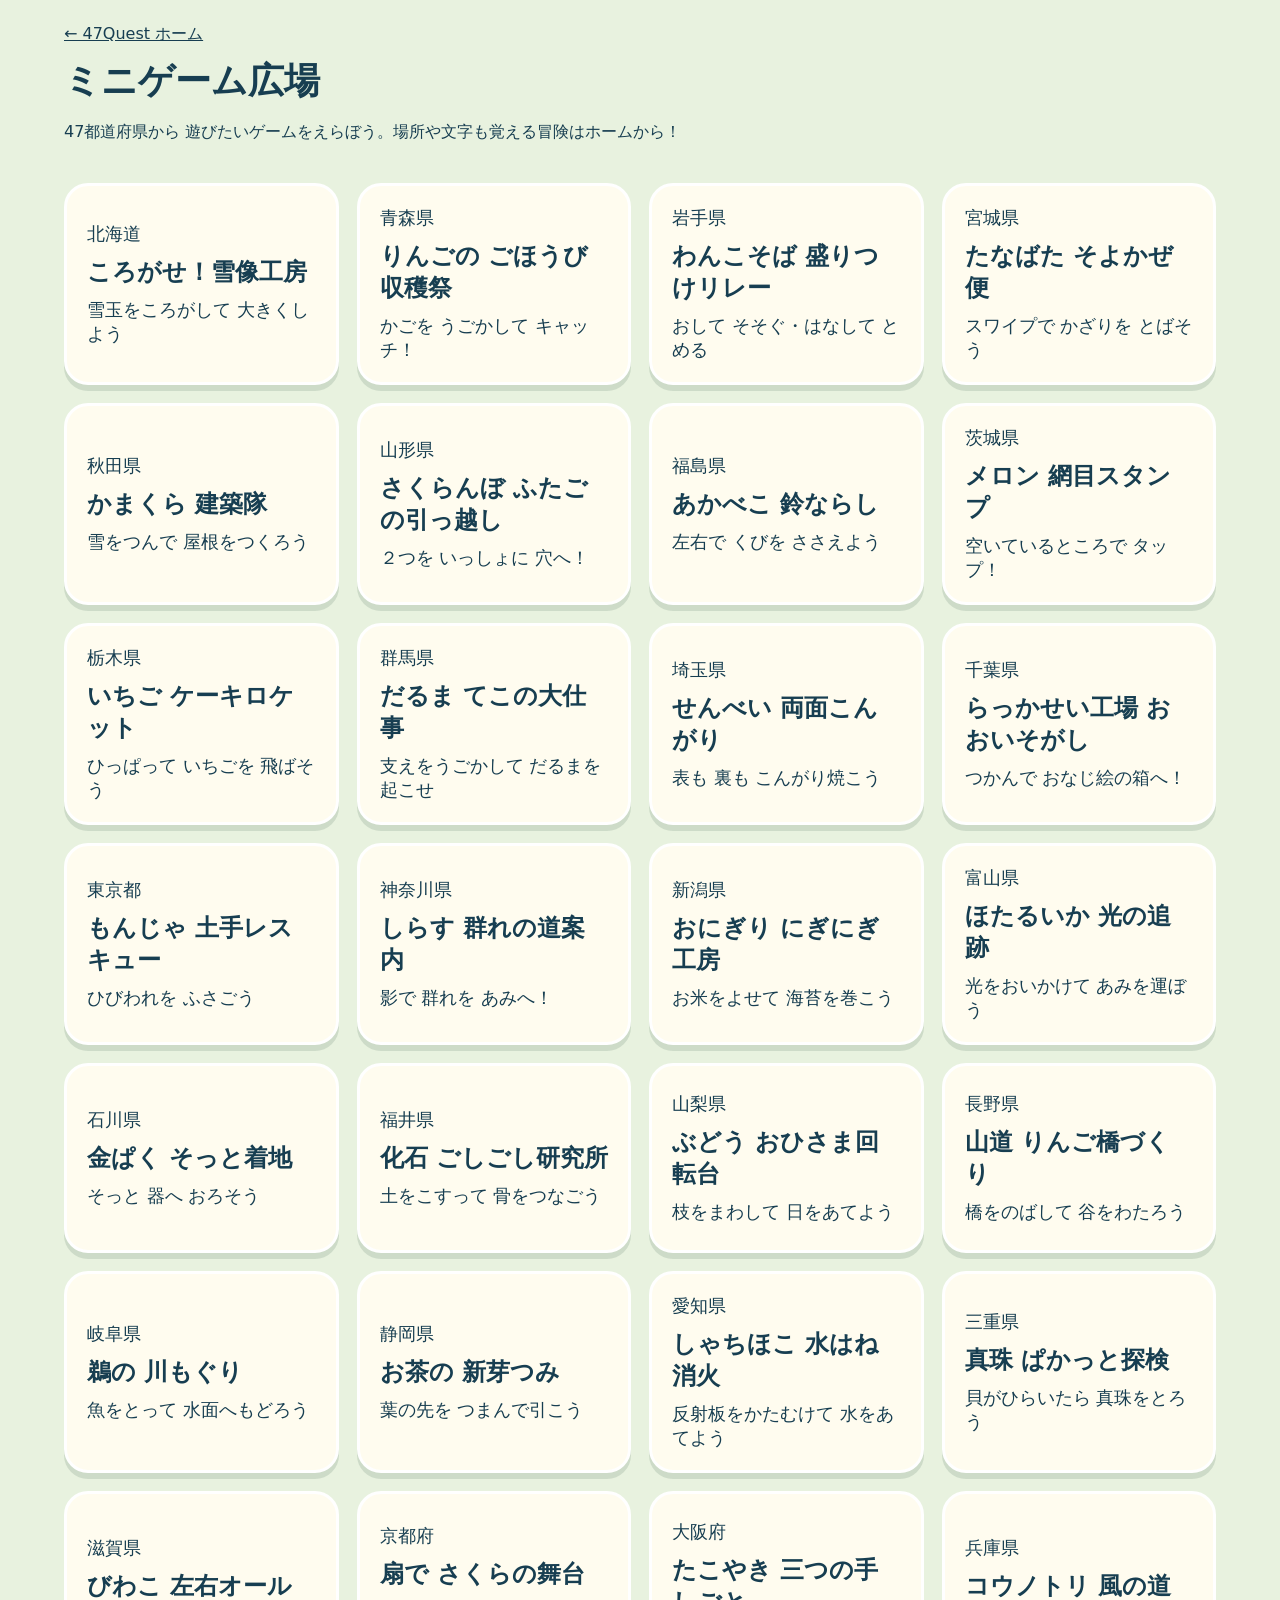
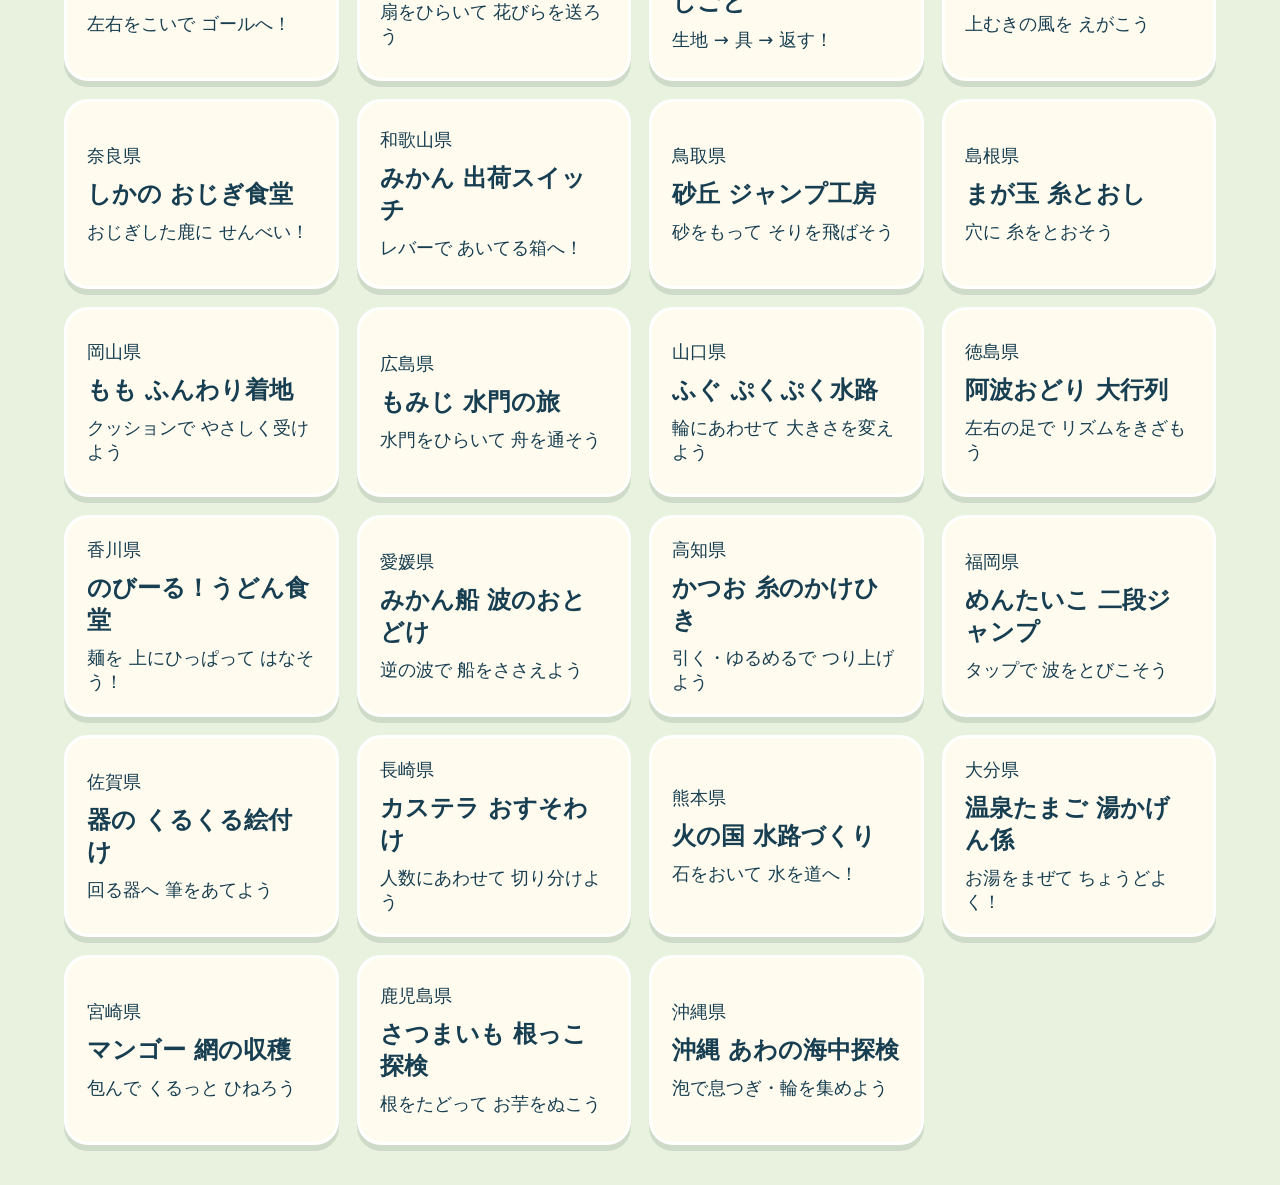
==== games.html @ 25d27fba "Add six distinctive regional characters and game-specific audio" ====
<!doctype html>
<html lang="ja">
<head>
  <meta charset="utf-8"><meta name="viewport" content="width=device-width,initial-scale=1">
  <title>47Quest ミニゲーム広場</title>
  <link rel="stylesheet" href="./src/featured-games.css">
  <link rel="stylesheet" href="./src/game-gallery.css">
  <script src="./src/prefectures.js" defer></script>
  <script src="./src/regional-games.js" defer></script>
  <script src="./src/featured-games.js" defer></script>
  <script src="./src/game-audio.js" defer></script>
  <script src="./src/character-art.js" defer></script>
  <script src="./src/character-cries.js" defer></script>
  <script src="./src/game-gallery.js" defer></script>
</head>
<body>
  <header><a href="/">← 47Quest ホーム</a><h1>ミニゲーム広場</h1><p id="status"></p></header>
  <main id="gallery"></main>
  <section id="player" hidden>
    <nav><button id="back">← 一覧へ</button><h2 id="game-title"></h2><label>音量 <input id="volume" type="range" min="0" max="100" value="45" aria-label="ゲームの音量"></label><span id="hud"></span></nav>
    <div id="field"></div>
    <div id="result" hidden><h2>できた！</h2><img id="friend" alt="喜んでいる仲間のシルエット"><p id="record"></p><button id="again">もう一回！</button><button id="return">一覧へ</button></div>
  </section>
</body>
</html>
---- src/featured-games.css ----
/* Original, code-drawn play spaces. HUD stays outside the pointer play area. */
.featured-scene { display:grid; grid-template-rows:auto minmax(0,1fr); gap:8px; }
.featured-scene .game-info { position:static; padding:10px 16px; }
.featured-scene .game-board { min-height:0; }
.featured-scene .run-challenge { display:none; }
.featured-scene .game-hud { top:2%; right:2%; left:auto; bottom:auto; }
.featured-scene #game-score { display:none; }
.featured-scene #game-time { font-size:18px; min-width:62px; }
.featured-scene .fg-banner { right:85px; left:12px; }
.featured-scene .micro-command { white-space:normal; font-size:clamp(18px,2vw,28px); }
.featured-game { isolation:isolate; overflow:hidden; background:#eaf6d8; touch-action:none; }
.rg-canvas { display:block; width:100%; height:100%; touch-action:none; object-fit:fill; }
.fg-world { position:absolute; inset:15% 2% 15%; overflow:hidden; border-radius:24px; touch-action:none; background:linear-gradient(#d1efff 0 73%,#bad887 73%); }
.fg-banner { position:absolute; top:2%; left:5%; right:5%; text-align:center; font-size:clamp(18px,2.4vw,32px); color:#163e51; }
.fg-status { position:absolute; bottom:3%; left:3%; right:3%; text-align:center; color:#163e51; font-weight:900; font-size:clamp(15px,1.8vw,24px); }
.fg-feedback { position:absolute; left:15%; right:15%; top:15%; pointer-events:none; text-align:center; color:#12432e; text-shadow:0 2px #fff; font-size:clamp(22px,3vw,40px); font-weight:1000; z-index:8; }
.fg-bank { position:absolute; right:3%; bottom:9%; padding:9px 15px; border-radius:18px; background:#fff5c2; border:2px solid #c5a143; color:#193e51; font-weight:800; z-index:10; cursor:pointer; }
.fg-bank[hidden] { display:none; }
.fg-intro { position:absolute; inset:4%; display:flex; flex-direction:column; align-items:center; justify-content:center; gap:14px; padding:20px; text-align:center; background:#fffdf3; border-radius:28px; box-shadow:0 7px 0 #234d4424; }
.fg-intro p { margin:0; font-size:20px; }.fg-intro strong { max-width:760px; font-size:clamp(22px,3vw,38px); line-height:1.6; }
.fg-intro span { font-size:clamp(15px,1.8vw,22px); }.fg-demo { font-size:clamp(32px,6vw,74px); }
.fg-intro button { min-width:200px; padding:16px 28px; border:0; background:#ffd153; box-shadow:0 6px 0 #c39128; border-radius:24px; color:#193e51; font-size:26px; font-weight:900; cursor:pointer; }
.fg-intro button:active { transform:translateY(4px);box-shadow:0 2px 0 #c39128; }
.fg-orchard-tree { position:absolute; top:-8%; left:4%; right:4%; height:25%; display:flex; justify-content:space-around; }
.fg-orchard-tree i { width:27%; height:100%; background:#6dba60; border-radius:45% 55% 42% 48%; box-shadow:inset 0 -12px #559e54; }
.fg-apple { position:absolute; width:clamp(30px,4vw,54px); aspect-ratio:1; background:radial-gradient(ellipse at 27% 24%,#fff7b6 0 7%,transparent 9%),linear-gradient(120deg,#ff805f,#da3e42); border:3px solid #8f3034; border-radius:40% 42% 45% 45%; transform:translate(-50%,-50%); box-shadow:inset -5px -5px #b0272a36,0 4px 1px #183e5120; }
.fg-apple::before { content:''; position:absolute; top:-18%; left:48%; width:9%; height:22%; border-radius:4px; background:#674325; transform:rotate(15deg); }
.fg-apple::after { content:''; position:absolute; top:-17%; left:56%; width:38%; height:22%; border-radius:0 90% 0 90%; background:#388452; }
.fg-apple.is-gold { background:radial-gradient(ellipse at 27% 24%,#fff 0 7%,transparent 9%),linear-gradient(120deg,#fff398,#ffc52d); border-color:#ad7926;box-shadow:0 0 20px #ffe268; }
.fg-basket { position:absolute; top:82%; left:50%; width:24%; max-width:210px; height:13%; transform:translate(-50%,-50%); border:5px solid #775031; border-radius:7% 7% 35% 35%; background:repeating-linear-gradient(0deg,transparent 0 8px,#895e3d55 9px 12px),repeating-linear-gradient(90deg,#dba360 0 14px,#bb804a 15px 18px); box-shadow:0 7px 0 #183e5120; transition:filter .15s; }
.fg-basket::before { content:''; position:absolute; left:-5%; right:-5%; top:-8%; height:18%; background:#f4c584; border:4px solid #775031; border-radius:12px; }.fg-basket.is-full { filter:brightness(1.15); }
.fg-control-tip { position:absolute; bottom:0; width:100%; text-align:center; color:#365d43;font-size:16px; font-weight:800; }
.featured-12 .fg-world { background:linear-gradient(#f8e7bd,#fff5dc); }
.fg-conveyor { position:absolute; left:0; right:0; top:26%; height:29%; border-block:8px solid #708986; background:repeating-linear-gradient(90deg,#c6d5c8 0 38px,#99afa8 40px 44px); }
.fg-parcel { position:absolute; width:clamp(60px,8vw,105px); aspect-ratio:1; transform:translate(-50%,-50%); border:3px solid #fff9e2; border-radius:25%; background:#fffaf1; font-size:clamp(36px,5vw,65px); cursor:grab; touch-action:none; box-shadow:0 6px 0 #40594d30; z-index:2; padding:0; }
.fg-parcel.is-held { cursor:grabbing; z-index:5; scale:1.1; box-shadow:0 12px 18px #263e4933; }.fg-parcel.is-gold { border-color:#e8b11f; background:#fff2a1; }
.fg-bin { position:absolute; top:68%; width:42%; height:28%; background:#dba665; border:5px solid #aa763f; border-radius:10px 10px 25px 25px; display:flex; align-items:center; justify-content:center; gap:10px; box-shadow:inset 0 9px #79573744; }
.fg-bin-0 { left:5%; }.fg-bin-1 { right:5%; background:#b4d89d;border-color:#679765; }.fg-bin b { font-size:clamp(32px,5vw,65px); }.fg-bin span { font-size:clamp(16px,2vw,26px); font-weight:900; }
.featured-37 .fg-world { background:repeating-linear-gradient(90deg,#fff5db 0 80px,#f8ebce 82px 84px); }
.fg-order { position:absolute; top:2%; left:4%; right:4%; text-align:center; font-weight:900; font-size:clamp(16px,2vw,25px); }
.fg-noodle-zone { position:absolute; left:12%; right:12%; background:#ffde5866; border:3px dashed #bc8b10; border-radius:16px; }
.fg-noodle { position:absolute; width:18%; bottom:20%; left:41%; background:repeating-linear-gradient(90deg,#fbf0c4 0 9%,#d6b976 10% 12%,#fffbea 13% 23%,transparent 24% 26%); border-radius:14px; transform-origin:bottom; pointer-events:none; }
.fg-noodle.is-served { transform:scaleY(.05); transition:transform .4s ease-in; }
.fg-bowl { position:absolute; top:78%; left:28%; width:44%; height:19%; background:linear-gradient(#a8dae2 0 13%,#397e95 14% 24%,#def0eb 25%); border:5px solid #2d667e; border-radius:10% 10% 50% 50%; display:grid; place-items:center; color:#2d667e;font-size:22px;font-weight:900; }
.fg-grip { position:absolute; left:50%; transform:translate(-50%,-50%); width:clamp(170px,28%,310px); min-height:55px; padding:8px; border:4px solid #926036; background:#ecc897; border-radius:18px; color:#553715; font-size:clamp(16px,1.8vw,23px); font-weight:900; cursor:grab; touch-action:none; }
.fg-grip.is-ready { background:#ffe569;border-color:#a47c16;box-shadow:0 0 20px #ffc726; }
canvas.micro-scrub-cover { background:transparent; }.micro-scrub span.is-found { z-index:1; }
@media (max-width:600px) { .fg-world { inset:17% 1% 19%; }.fg-status { bottom:2%; }.fg-bank { bottom:10%;font-size:13px; }.fg-intro { gap:8px;padding:12px; }.fg-bin { flex-direction:column;gap:0; }.fg-bin b { line-height:1.1; }.fg-bin span { font-size:15px; }.fg-feedback { top:18%; }.fg-order { font-size:15px; } }
@media (prefers-reduced-motion:reduce) { .fg-noodle.is-served { transition:none; } }
---- src/game-gallery.css ----
*{box-sizing:border-box}body{margin:0;background:#e8f2df;color:#173e51;font-family:system-ui,sans-serif}header{max-width:1200px;margin:auto;padding:24px}header a{color:inherit}header h1{font-size:36px;margin:12px 0}#gallery{max-width:1200px;margin:auto;display:grid;grid-template-columns:repeat(auto-fit,minmax(250px,1fr));gap:18px;padding:0 24px 40px}button{font:inherit;color:inherit;cursor:pointer}#gallery button{min-height:190px;background:#fffcef;border:3px solid #fff;border-radius:24px;padding:20px;text-align:left;box-shadow:0 6px #23483922}#gallery button b{display:block;font-size:24px;margin:10px 0}#gallery button span{display:block;font-size:18px}#gallery button:hover{transform:translateY(-3px)}#player{position:fixed;inset:0;background:#f8f5de;display:grid;grid-template-rows:auto minmax(0,1fr);padding:12px;gap:10px}#player[hidden],#result[hidden]{display:none}nav{display:flex;align-items:center;gap:16px}nav h2{flex:1;font-size:clamp(18px,3vw,28px);margin:4px}nav button,#result button{background:#ffd45f;border:0;border-radius:16px;padding:14px 20px;font-weight:900}#field{position:relative;min-height:0;border:4px solid white;border-radius:26px;overflow:hidden}#result{position:absolute;inset:20%;display:flex;flex-direction:column;align-items:center;justify-content:center;gap:12px;background:#fffbed;border:5px solid white;border-radius:28px;box-shadow:0 20px 100px #173e5177;font-size:24px}#hud{min-width:60px;font-variant-numeric:tabular-nums}#player .fg-world{inset:15% 2% 16%}@media(max-width:600px){#result{inset:15% 5%}nav{gap:7px}nav button{padding:10px}#player{padding:5px}}
nav label{display:flex;align-items:center;gap:6px;font-size:14px}nav input{width:80px}#friend{width:120px;height:120px;object-fit:contain;filter:brightness(0);animation:friend-joy .6s ease-in-out infinite alternate}@keyframes friend-joy{to{transform:translateY(-8px) rotate(5deg)}}@media(prefers-reduced-motion:reduce){#friend{animation:none}}@media(max-width:600px){nav{flex-wrap:wrap}nav label{margin-left:auto}#friend{width:90px;height:90px}}
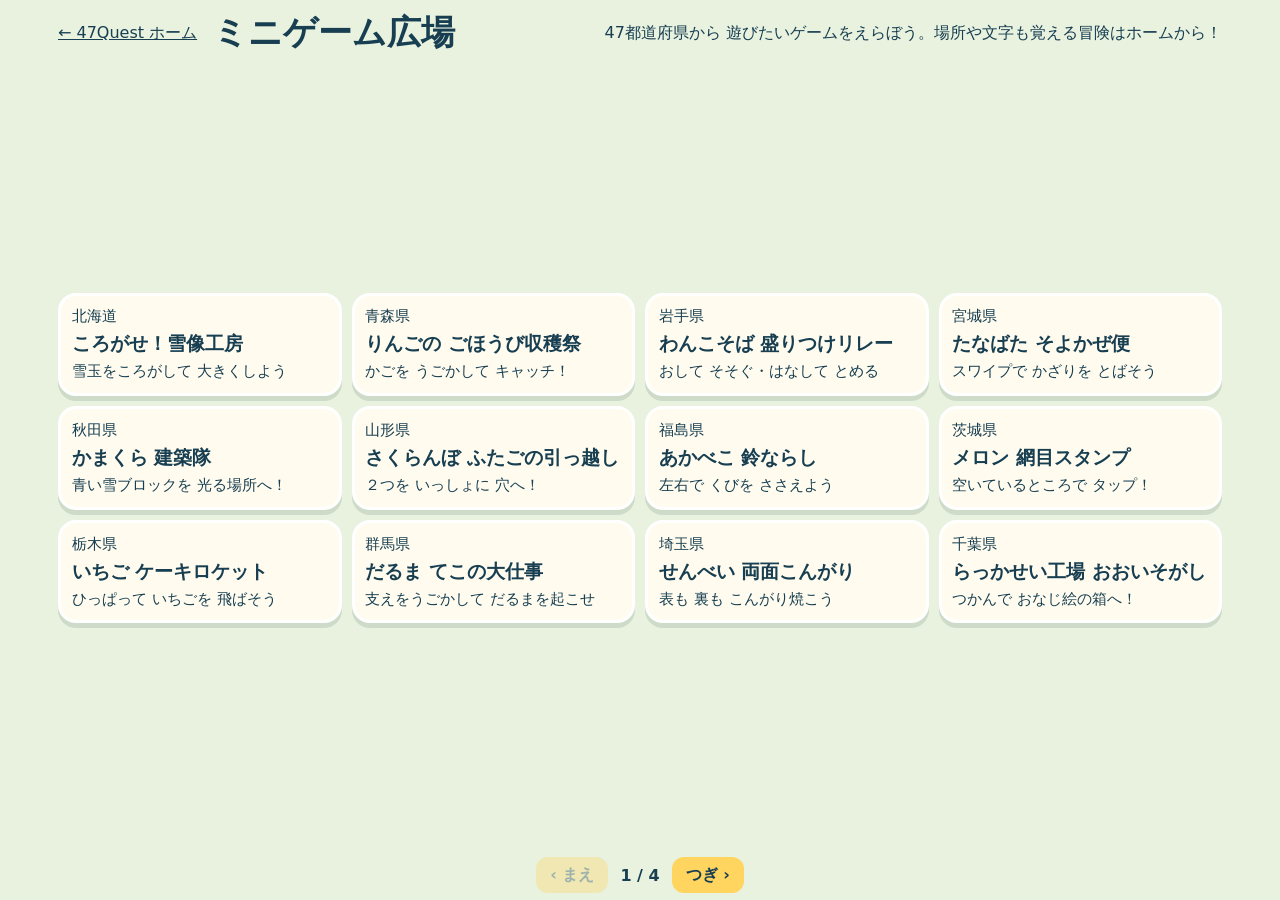
==== commit c270ee1e: "Build 47Quest learning game" ====
--- a/games.html
+++ b/games.html
@@ -6,6 +6,7 @@
   <link rel="stylesheet" href="./src/featured-games.css">
   <link rel="stylesheet" href="./src/game-gallery.css">
   <script src="./src/prefectures.js" defer></script>
+  <script src="./src/character-personalities.js" defer></script>
   <script src="./src/regional-games.js" defer></script>
   <script src="./src/featured-games.js" defer></script>
   <script src="./src/game-audio.js" defer></script>
@@ -14,12 +15,13 @@
   <script src="./src/game-gallery.js" defer></script>
 </head>
 <body>
-  <header><a href="/">← 47Quest ホーム</a><h1>ミニゲーム広場</h1><p id="status"></p></header>
+  <header><a href="./">← 47Quest ホーム</a><h1>ミニゲーム広場</h1><p id="status"></p></header>
   <main id="gallery"></main>
+  <footer id="gallery-pages"><button id="gallery-prev">‹ まえ</button><strong id="gallery-page"></strong><button id="gallery-next">つぎ ›</button></footer>
   <section id="player" hidden>
-    <nav><button id="back">← 一覧へ</button><h2 id="game-title"></h2><label>音量 <input id="volume" type="range" min="0" max="100" value="45" aria-label="ゲームの音量"></label><span id="hud"></span></nav>
+    <nav><button id="back">← 一覧へ</button><h2 id="game-title"></h2><div class="gallery-audio"><label>BGM <input id="bgm-volume" type="range" min="0" max="100" value="29" aria-label="BGM音量"></label><label>SE・Voice <input id="se-volume" type="range" min="0" max="100" value="42" aria-label="効果音とキャラクターVoiceの音量"></label></div><span id="hud"></span></nav>
     <div id="field"></div>
-    <div id="result" hidden><h2>できた！</h2><img id="friend" alt="喜んでいる仲間のシルエット"><p id="record"></p><button id="again">もう一回！</button><button id="return">一覧へ</button></div>
+    <div id="result" hidden><h2>できた！</h2><img id="friend" alt="喜んでいる仲間。タップすると声が聞けます"><p id="record"></p><button id="again">もう一回！</button><button id="return">一覧へ</button></div>
   </section>
 </body>
 </html>
--- a/src/featured-games.css
+++ b/src/featured-games.css
@@ -9,7 +9,21 @@
 .featured-scene .fg-banner { right:85px; left:12px; }
 .featured-scene .micro-command { white-space:normal; font-size:clamp(18px,2vw,28px); }
 .featured-game { isolation:isolate; overflow:hidden; background:#eaf6d8; touch-action:none; }
-.rg-canvas { display:block; width:100%; height:100%; touch-action:none; object-fit:fill; }
+.fg-world:has(> .rg-canvas) { display:flex; align-items:center; justify-content:center; background:#dcebf0; }
+/* The regional games use a fixed 1000 x 600 coordinate system.  Stretching the
+   canvas to an arbitrary board size also stretches every glyph and illustration,
+   making Japanese copy look vertically crushed.  Let the browser contain the
+   intrinsic 5:3 canvas instead and use harmless letterboxing when needed. */
+.rg-canvas {
+  display:block;
+  width:auto;
+  height:auto;
+  max-width:100%;
+  max-height:100%;
+  aspect-ratio:5 / 3;
+  margin:auto;
+  touch-action:none;
+}
 .fg-world { position:absolute; inset:15% 2% 15%; overflow:hidden; border-radius:24px; touch-action:none; background:linear-gradient(#d1efff 0 73%,#bad887 73%); }
 .fg-banner { position:absolute; top:2%; left:5%; right:5%; text-align:center; font-size:clamp(18px,2.4vw,32px); color:#163e51; }
 .fg-status { position:absolute; bottom:3%; left:3%; right:3%; text-align:center; color:#163e51; font-weight:900; font-size:clamp(15px,1.8vw,24px); }
@@ -17,7 +31,16 @@
 .fg-bank { position:absolute; right:3%; bottom:9%; padding:9px 15px; border-radius:18px; background:#fff5c2; border:2px solid #c5a143; color:#193e51; font-weight:800; z-index:10; cursor:pointer; }
 .fg-bank[hidden] { display:none; }
 .fg-intro { position:absolute; inset:4%; display:flex; flex-direction:column; align-items:center; justify-content:center; gap:14px; padding:20px; text-align:center; background:#fffdf3; border-radius:28px; box-shadow:0 7px 0 #234d4424; }
-.fg-intro p { margin:0; font-size:20px; }.fg-intro strong { max-width:760px; font-size:clamp(22px,3vw,38px); line-height:1.6; }
+.fg-intro p { margin:0; font-size:20px; }
+.fg-intro strong {
+  display:grid;
+  gap:.12em;
+  width:min(94%,72rem);
+  font-size:clamp(20px,2.25vw,34px);
+  line-height:1.42;
+  letter-spacing:-.025em;
+}
+.fg-lesson-line { display:block; text-wrap:balance; }
 .fg-intro span { font-size:clamp(15px,1.8vw,22px); }.fg-demo { font-size:clamp(32px,6vw,74px); }
 .fg-intro button { min-width:200px; padding:16px 28px; border:0; background:#ffd153; box-shadow:0 6px 0 #c39128; border-radius:24px; color:#193e51; font-size:26px; font-weight:900; cursor:pointer; }
 .fg-intro button:active { transform:translateY(4px);box-shadow:0 2px 0 #c39128; }
@@ -45,5 +68,5 @@
 .fg-grip { position:absolute; left:50%; transform:translate(-50%,-50%); width:clamp(170px,28%,310px); min-height:55px; padding:8px; border:4px solid #926036; background:#ecc897; border-radius:18px; color:#553715; font-size:clamp(16px,1.8vw,23px); font-weight:900; cursor:grab; touch-action:none; }
 .fg-grip.is-ready { background:#ffe569;border-color:#a47c16;box-shadow:0 0 20px #ffc726; }
 canvas.micro-scrub-cover { background:transparent; }.micro-scrub span.is-found { z-index:1; }
-@media (max-width:600px) { .fg-world { inset:17% 1% 19%; }.fg-status { bottom:2%; }.fg-bank { bottom:10%;font-size:13px; }.fg-intro { gap:8px;padding:12px; }.fg-bin { flex-direction:column;gap:0; }.fg-bin b { line-height:1.1; }.fg-bin span { font-size:15px; }.fg-feedback { top:18%; }.fg-order { font-size:15px; } }
+@media (max-width:600px) { .fg-world { inset:17% 1% 19%; }.fg-status { bottom:2%; }.fg-bank { bottom:10%;font-size:13px; }.fg-intro { gap:8px;padding:12px; }.fg-intro strong{width:98%;font-size:clamp(18px,5.2vw,25px);line-height:1.38}.fg-bin { flex-direction:column;gap:0; }.fg-bin b { line-height:1.1; }.fg-bin span { font-size:15px; }.fg-feedback { top:18%; }.fg-order { font-size:15px; } }
 @media (prefers-reduced-motion:reduce) { .fg-noodle.is-served { transition:none; } }
--- a/src/game-gallery.css
+++ b/src/game-gallery.css
@@ -1,2 +1,2 @@
-*{box-sizing:border-box}body{margin:0;background:#e8f2df;color:#173e51;font-family:system-ui,sans-serif}header{max-width:1200px;margin:auto;padding:24px}header a{color:inherit}header h1{font-size:36px;margin:12px 0}#gallery{max-width:1200px;margin:auto;display:grid;grid-template-columns:repeat(auto-fit,minmax(250px,1fr));gap:18px;padding:0 24px 40px}button{font:inherit;color:inherit;cursor:pointer}#gallery button{min-height:190px;background:#fffcef;border:3px solid #fff;border-radius:24px;padding:20px;text-align:left;box-shadow:0 6px #23483922}#gallery button b{display:block;font-size:24px;margin:10px 0}#gallery button span{display:block;font-size:18px}#gallery button:hover{transform:translateY(-3px)}#player{position:fixed;inset:0;background:#f8f5de;display:grid;grid-template-rows:auto minmax(0,1fr);padding:12px;gap:10px}#player[hidden],#result[hidden]{display:none}nav{display:flex;align-items:center;gap:16px}nav h2{flex:1;font-size:clamp(18px,3vw,28px);margin:4px}nav button,#result button{background:#ffd45f;border:0;border-radius:16px;padding:14px 20px;font-weight:900}#field{position:relative;min-height:0;border:4px solid white;border-radius:26px;overflow:hidden}#result{position:absolute;inset:20%;display:flex;flex-direction:column;align-items:center;justify-content:center;gap:12px;background:#fffbed;border:5px solid white;border-radius:28px;box-shadow:0 20px 100px #173e5177;font-size:24px}#hud{min-width:60px;font-variant-numeric:tabular-nums}#player .fg-world{inset:15% 2% 16%}@media(max-width:600px){#result{inset:15% 5%}nav{gap:7px}nav button{padding:10px}#player{padding:5px}}
-nav label{display:flex;align-items:center;gap:6px;font-size:14px}nav input{width:80px}#friend{width:120px;height:120px;object-fit:contain;filter:brightness(0);animation:friend-joy .6s ease-in-out infinite alternate}@keyframes friend-joy{to{transform:translateY(-8px) rotate(5deg)}}@media(prefers-reduced-motion:reduce){#friend{animation:none}}@media(max-width:600px){nav{flex-wrap:wrap}nav label{margin-left:auto}#friend{width:90px;height:90px}}
+*{box-sizing:border-box}html,body{width:100%;height:100dvh;overflow:hidden}body{margin:0;display:grid;grid-template-rows:auto minmax(0,1fr) auto;background:#e8f2df;color:#173e51;font-family:system-ui,sans-serif}body>header{width:min(1200px,100%);margin:auto;display:flex;align-items:center;gap:16px;padding:10px 18px}header a{color:inherit;white-space:nowrap}header h1{font-size:clamp(22px,3vw,34px);margin:0}header p{margin:0 0 0 auto;font-size:clamp(12px,1.3vw,16px)}#gallery{width:min(1200px,100%);min-height:0;margin:auto;display:grid;grid-template-columns:repeat(4,minmax(0,1fr));grid-template-rows:repeat(3,minmax(0,1fr));gap:10px;padding:4px 18px}button{font:inherit;color:inherit;cursor:pointer}#gallery button{min-height:0;overflow:hidden;background:#fffcef;border:3px solid #fff;border-radius:18px;padding:clamp(8px,1.2dvh,15px);text-align:left;box-shadow:0 5px #23483922}#gallery button b{display:block;font-size:clamp(16px,1.5vw,22px);margin:4px 0}#gallery button span{display:block;font-size:clamp(12px,1.2vw,16px)}#gallery button:hover{transform:translateY(-3px)}#gallery-pages{display:flex;justify-content:center;align-items:center;gap:12px;padding:7px}#gallery-pages button{min-height:36px;padding:5px 14px;border:0;border-radius:12px;background:#ffd45f;font-weight:900}#gallery-pages button:disabled{opacity:.35}#player{position:fixed;inset:0;background:#f8f5de;display:grid;grid-template-rows:auto minmax(0,1fr);padding:12px;gap:10px}#player[hidden],#result[hidden]{display:none}nav{display:flex;align-items:center;gap:16px}nav h2{flex:1;font-size:clamp(18px,3vw,28px);margin:4px}nav button,#result button{background:#ffd45f;border:0;border-radius:16px;padding:14px 20px;font-weight:900}#field{position:relative;min-height:0;border:4px solid white;border-radius:26px;overflow:hidden}#result{position:absolute;inset:clamp(10px,12%,100px);overflow:hidden;display:flex;flex-direction:column;align-items:center;justify-content:center;gap:clamp(5px,1dvh,12px);background:#fffbed;border:5px solid white;border-radius:28px;box-shadow:0 20px 100px #173e5177;font-size:clamp(15px,2vw,24px)}#hud{min-width:60px;font-variant-numeric:tabular-nums}#player .fg-world{inset:15% 2% 16%}@media(max-width:1000px){#gallery{grid-template-columns:repeat(3,minmax(0,1fr))}body>header p{display:none}}@media(max-width:600px){#gallery{grid-template-columns:repeat(2,minmax(0,1fr));grid-template-rows:repeat(3,minmax(0,1fr));padding:3px 6px;gap:5px}#gallery button{padding:6px;border-radius:12px}#gallery button b{font-size:14px}#gallery button span{font-size:11px}body>header{padding:6px 8px}#result{inset:8px}nav{gap:7px}nav button{padding:10px}#player{padding:5px}}
+nav label{display:flex;align-items:center;gap:4px;font-size:12px;white-space:nowrap}nav input{width:70px}.gallery-audio{display:flex;align-items:center;gap:7px}#friend{width:120px;height:120px;object-fit:contain;filter:brightness(0);animation:friend-joy .6s ease-in-out infinite alternate;cursor:pointer;touch-action:manipulation}@keyframes friend-joy{to{transform:translateY(-8px) rotate(5deg)}}@media(prefers-reduced-motion:reduce){#friend{animation:none}}@media(max-width:600px){nav{gap:5px}.gallery-audio{position:absolute;right:8px;top:46px;z-index:4;padding:3px 5px;border-radius:8px;background:#fffbeddd}.gallery-audio label{font-size:10px}.gallery-audio input{width:54px}#friend{width:90px;height:90px}}
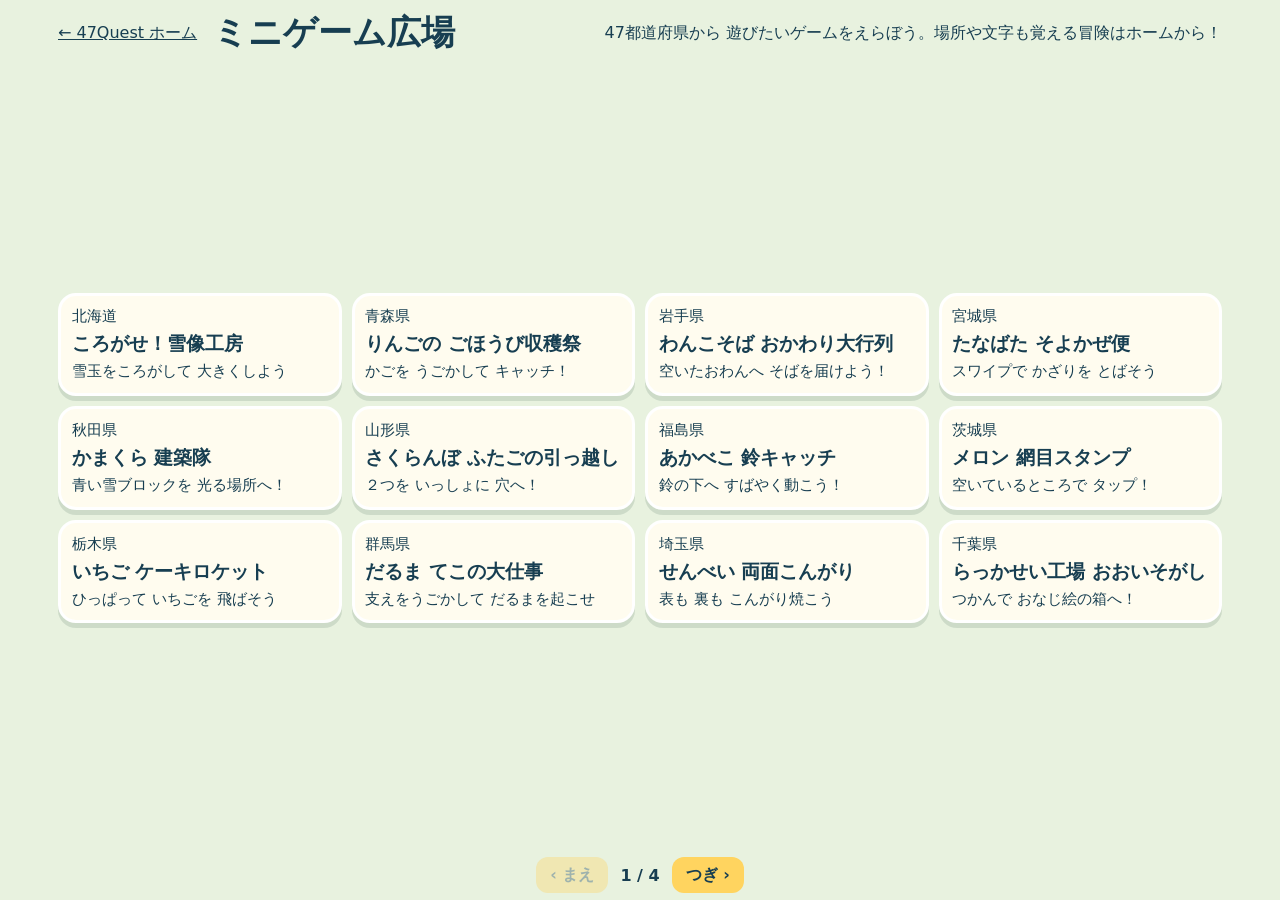
==== commit 1117ff72: "Add explicit full motion preference for desktop and gallery" ====
--- a/games.html
+++ b/games.html
@@ -7,6 +7,7 @@
   <link rel="stylesheet" href="./src/game-gallery.css">
   <script src="./src/prefectures.js" defer></script>
   <script src="./src/character-personalities.js" defer></script>
+  <script src="./src/motion-settings.js" defer></script>
   <script src="./src/regional-games.js" defer></script>
   <script src="./src/featured-games.js" defer></script>
   <script src="./src/game-audio.js" defer></script>
--- a/src/featured-games.css
+++ b/src/featured-games.css
@@ -1,4 +1,19 @@
 /* Original, code-drawn play spaces. HUD stays outside the pointer play area. */
+.fg-mystery-stage{position:relative;display:grid;place-items:center;width:clamp(85px,15vmin,160px);height:clamp(85px,15vmin,160px);flex-shrink:0;border-radius:50%;background:radial-gradient(circle,#ffedab,#e3f2e9 65%,transparent 67%)}
+.fg-mystery-stage img{width:90%;height:90%;object-fit:contain;filter:brightness(0);opacity:.8;animation:mystery-breathe 1.6s ease-in-out infinite alternate}
+.fg-mystery-stage i{position:absolute;bottom:0;right:0;display:grid;place-items:center;width:32px;height:32px;border-radius:50%;background:#ffda61;color:#173e51;font-size:24px;font-style:normal;font-weight:900;box-shadow:0 3px #c49b3c}
+.fg-intro:has(.fg-mystery-stage){gap:clamp(4px,1vh,12px)}
+.fg-intro:has(.fg-mystery-stage) .fg-demo{font-size:clamp(26px,4vmin,48px)}
+.fg-star-track{position:absolute;left:8%;right:8%;bottom:8%;height:10px;background:#173e5120;border-radius:20px;pointer-events:none}
+.fg-star-track>i{display:block;width:var(--score-progress,0%);height:100%;border-radius:inherit;background:linear-gradient(90deg,#77cbbb,#ffda62);transition:width 260ms ease-out}
+.fg-star-track>span{position:absolute;top:50%;translate:-50% -50%;color:#97aaa7;font-size:20px;line-height:1;text-shadow:0 1px #fff}
+.fg-star-track>span:nth-of-type(1){left:33.333%}.fg-star-track>span:nth-of-type(2){left:66.666%}.fg-star-track>span:nth-of-type(3){left:100%}
+.fg-star-track>span.is-earned{color:#da9c1e;filter:drop-shadow(0 0 3px #ffe36e)}
+.fg-bank:not([hidden])~.fg-star-track{right:55%}
+@media(max-height:560px){.fg-star-track{bottom:calc(3% + 28px);height:6px}.fg-star-track>span{font-size:15px}}
+@keyframes mystery-breathe{to{transform:translateY(-4px) rotate(2deg)}}
+@media(max-height:560px){.fg-intro:has(.fg-mystery-stage){display:grid;grid-template-columns:minmax(80px,22%) minmax(0,1fr);grid-template-rows:auto minmax(0,1fr) auto auto;padding:10px;gap:5px 12px}.fg-mystery-stage{grid-column:1;grid-row:1/5;width:100%;height:100%;max-height:150px}.fg-intro:has(.fg-mystery-stage)>:not(.fg-mystery-stage){grid-column:2}.fg-intro:has(.fg-mystery-stage) .fg-demo{display:none}.fg-intro:has(.fg-mystery-stage) strong{font-size:18px;line-height:1.3}.fg-intro:has(.fg-mystery-stage) button{font-size:18px;padding:10px}}
+@media(prefers-reduced-motion:reduce){.fg-mystery-stage img{animation:none}.fg-star-track>i{transition:none}}
 .featured-scene { display:grid; grid-template-rows:auto minmax(0,1fr); gap:8px; }
 .featured-scene .game-info { position:static; padding:10px 16px; }
 .featured-scene .game-board { min-height:0; }
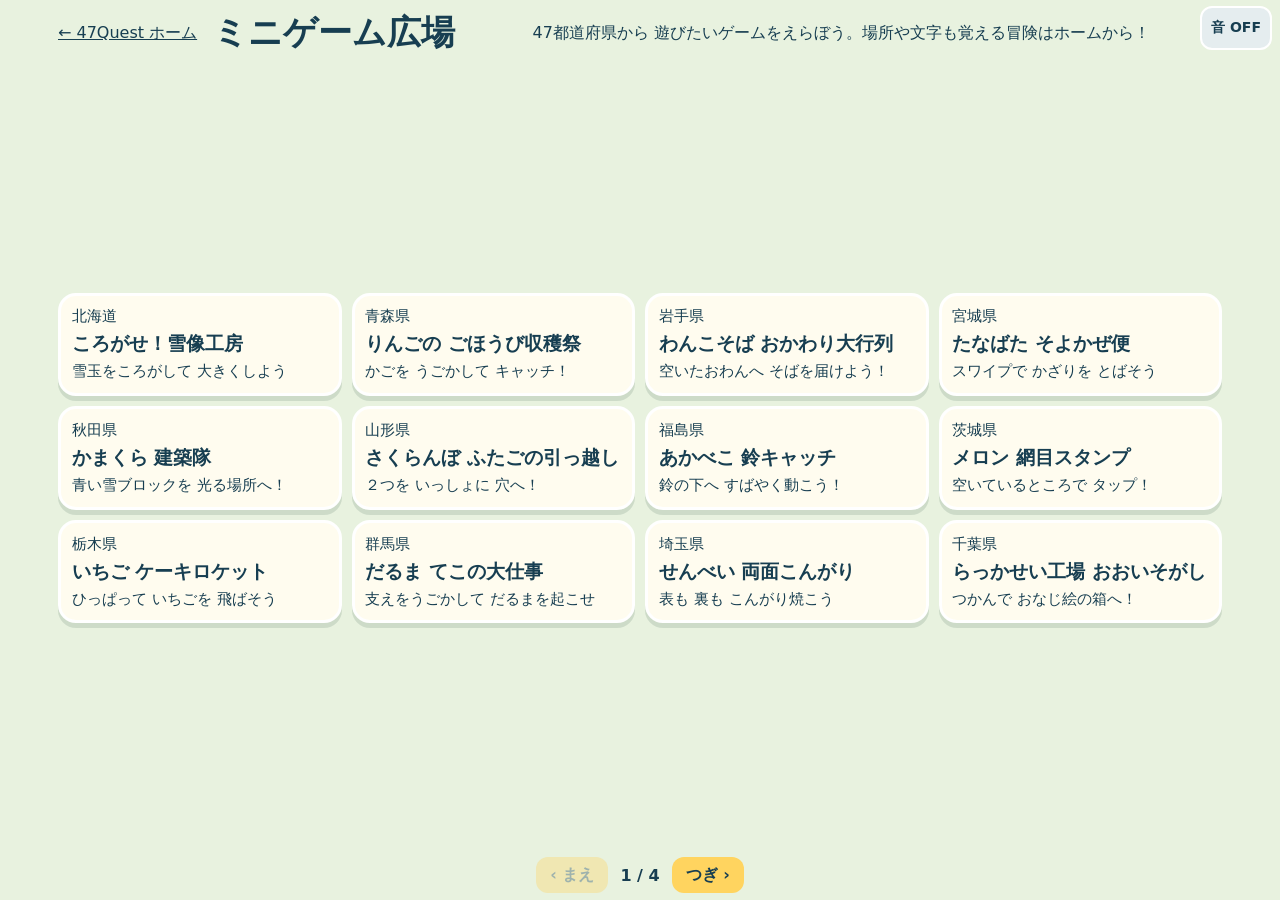
==== commit e15ffef4: "Default to muted audio and expose sound toggle across game screens" ====
--- a/games.html
+++ b/games.html
@@ -16,6 +16,7 @@
   <script src="./src/game-gallery.js" defer></script>
 </head>
 <body>
+  <button id="sound-toggle" aria-label="音声" aria-pressed="false">音 OFF</button>
   <header><a href="./">← 47Quest ホーム</a><h1>ミニゲーム広場</h1><p id="status"></p></header>
   <main id="gallery"></main>
   <footer id="gallery-pages"><button id="gallery-prev">‹ まえ</button><strong id="gallery-page"></strong><button id="gallery-next">つぎ ›</button></footer>
--- a/src/featured-games.css
+++ b/src/featured-games.css
@@ -5,10 +5,12 @@
 .fg-intro:has(.fg-mystery-stage){gap:clamp(4px,1vh,12px)}
 .fg-intro:has(.fg-mystery-stage) .fg-demo{font-size:clamp(26px,4vmin,48px)}
 .fg-star-track{position:absolute;left:8%;right:8%;bottom:8%;height:10px;background:#173e5120;border-radius:20px;pointer-events:none}
-.fg-star-track>i{display:block;width:var(--score-progress,0%);height:100%;border-radius:inherit;background:linear-gradient(90deg,#77cbbb,#ffda62);transition:width 260ms ease-out}
+.fg-star-track>i{display:block;width:100%;height:100%;border-radius:inherit;background:linear-gradient(90deg,#77cbbb,#ffda62);transform:scaleX(var(--score-ratio,0));transform-origin:left;transition:transform 260ms cubic-bezier(.16,1,.3,1)}
 .fg-star-track>span{position:absolute;top:50%;translate:-50% -50%;color:#97aaa7;font-size:20px;line-height:1;text-shadow:0 1px #fff}
 .fg-star-track>span:nth-of-type(1){left:33.333%}.fg-star-track>span:nth-of-type(2){left:66.666%}.fg-star-track>span:nth-of-type(3){left:100%}
-.fg-star-track>span.is-earned{color:#da9c1e;filter:drop-shadow(0 0 3px #ffe36e)}
+.fg-star-track>span.is-earned{color:#da9c1e;filter:drop-shadow(0 0 3px #ffe36e);animation:star-earned 360ms cubic-bezier(.16,1,.3,1) both}
+@keyframes star-earned{0%{transform:scale(.75) rotate(-18deg)}45%{transform:scale(1.65) rotate(8deg)}100%{transform:scale(1) rotate(0)}}
+@media(prefers-reduced-motion:reduce){.fg-star-track>span.is-earned{animation:none}}
 .fg-bank:not([hidden])~.fg-star-track{right:55%}
 @media(max-height:560px){.fg-star-track{bottom:calc(3% + 28px);height:6px}.fg-star-track>span{font-size:15px}}
 @keyframes mystery-breathe{to{transform:translateY(-4px) rotate(2deg)}}
--- a/src/game-gallery.css
+++ b/src/game-gallery.css
@@ -1,2 +1,5 @@
 *{box-sizing:border-box}html,body{width:100%;height:100dvh;overflow:hidden}body{margin:0;display:grid;grid-template-rows:auto minmax(0,1fr) auto;background:#e8f2df;color:#173e51;font-family:system-ui,sans-serif}body>header{width:min(1200px,100%);margin:auto;display:flex;align-items:center;gap:16px;padding:10px 18px}header a{color:inherit;white-space:nowrap}header h1{font-size:clamp(22px,3vw,34px);margin:0}header p{margin:0 0 0 auto;font-size:clamp(12px,1.3vw,16px)}#gallery{width:min(1200px,100%);min-height:0;margin:auto;display:grid;grid-template-columns:repeat(4,minmax(0,1fr));grid-template-rows:repeat(3,minmax(0,1fr));gap:10px;padding:4px 18px}button{font:inherit;color:inherit;cursor:pointer}#gallery button{min-height:0;overflow:hidden;background:#fffcef;border:3px solid #fff;border-radius:18px;padding:clamp(8px,1.2dvh,15px);text-align:left;box-shadow:0 5px #23483922}#gallery button b{display:block;font-size:clamp(16px,1.5vw,22px);margin:4px 0}#gallery button span{display:block;font-size:clamp(12px,1.2vw,16px)}#gallery button:hover{transform:translateY(-3px)}#gallery-pages{display:flex;justify-content:center;align-items:center;gap:12px;padding:7px}#gallery-pages button{min-height:36px;padding:5px 14px;border:0;border-radius:12px;background:#ffd45f;font-weight:900}#gallery-pages button:disabled{opacity:.35}#player{position:fixed;inset:0;background:#f8f5de;display:grid;grid-template-rows:auto minmax(0,1fr);padding:12px;gap:10px}#player[hidden],#result[hidden]{display:none}nav{display:flex;align-items:center;gap:16px}nav h2{flex:1;font-size:clamp(18px,3vw,28px);margin:4px}nav button,#result button{background:#ffd45f;border:0;border-radius:16px;padding:14px 20px;font-weight:900}#field{position:relative;min-height:0;border:4px solid white;border-radius:26px;overflow:hidden}#result{position:absolute;inset:clamp(10px,12%,100px);overflow:hidden;display:flex;flex-direction:column;align-items:center;justify-content:center;gap:clamp(5px,1dvh,12px);background:#fffbed;border:5px solid white;border-radius:28px;box-shadow:0 20px 100px #173e5177;font-size:clamp(15px,2vw,24px)}#hud{min-width:60px;font-variant-numeric:tabular-nums}#player .fg-world{inset:15% 2% 16%}@media(max-width:1000px){#gallery{grid-template-columns:repeat(3,minmax(0,1fr))}body>header p{display:none}}@media(max-width:600px){#gallery{grid-template-columns:repeat(2,minmax(0,1fr));grid-template-rows:repeat(3,minmax(0,1fr));padding:3px 6px;gap:5px}#gallery button{padding:6px;border-radius:12px}#gallery button b{font-size:14px}#gallery button span{font-size:11px}body>header{padding:6px 8px}#result{inset:8px}nav{gap:7px}nav button{padding:10px}#player{padding:5px}}
 nav label{display:flex;align-items:center;gap:4px;font-size:12px;white-space:nowrap}nav input{width:70px}.gallery-audio{display:flex;align-items:center;gap:7px}#friend{width:120px;height:120px;object-fit:contain;filter:brightness(0);animation:friend-joy .6s ease-in-out infinite alternate;cursor:pointer;touch-action:manipulation}@keyframes friend-joy{to{transform:translateY(-8px) rotate(5deg)}}@media(prefers-reduced-motion:reduce){#friend{animation:none}}@media(max-width:600px){nav{gap:5px}.gallery-audio{position:absolute;right:8px;top:46px;z-index:4;padding:3px 5px;border-radius:8px;background:#fffbeddd}.gallery-audio label{font-size:10px}.gallery-audio input{width:54px}#friend{width:90px;height:90px}}
+#sound-toggle{position:fixed;right:8px;top:6px;z-index:20;min-width:72px;min-height:44px;border:2px solid #fff;border-radius:12px;background:#e5edef;color:#173e51;font-size:14px;font-weight:800;white-space:nowrap}
+#sound-toggle[aria-pressed="true"]{background:#ffe17d}
+html body>header{padding-right:90px}#player nav{padding-right:82px}
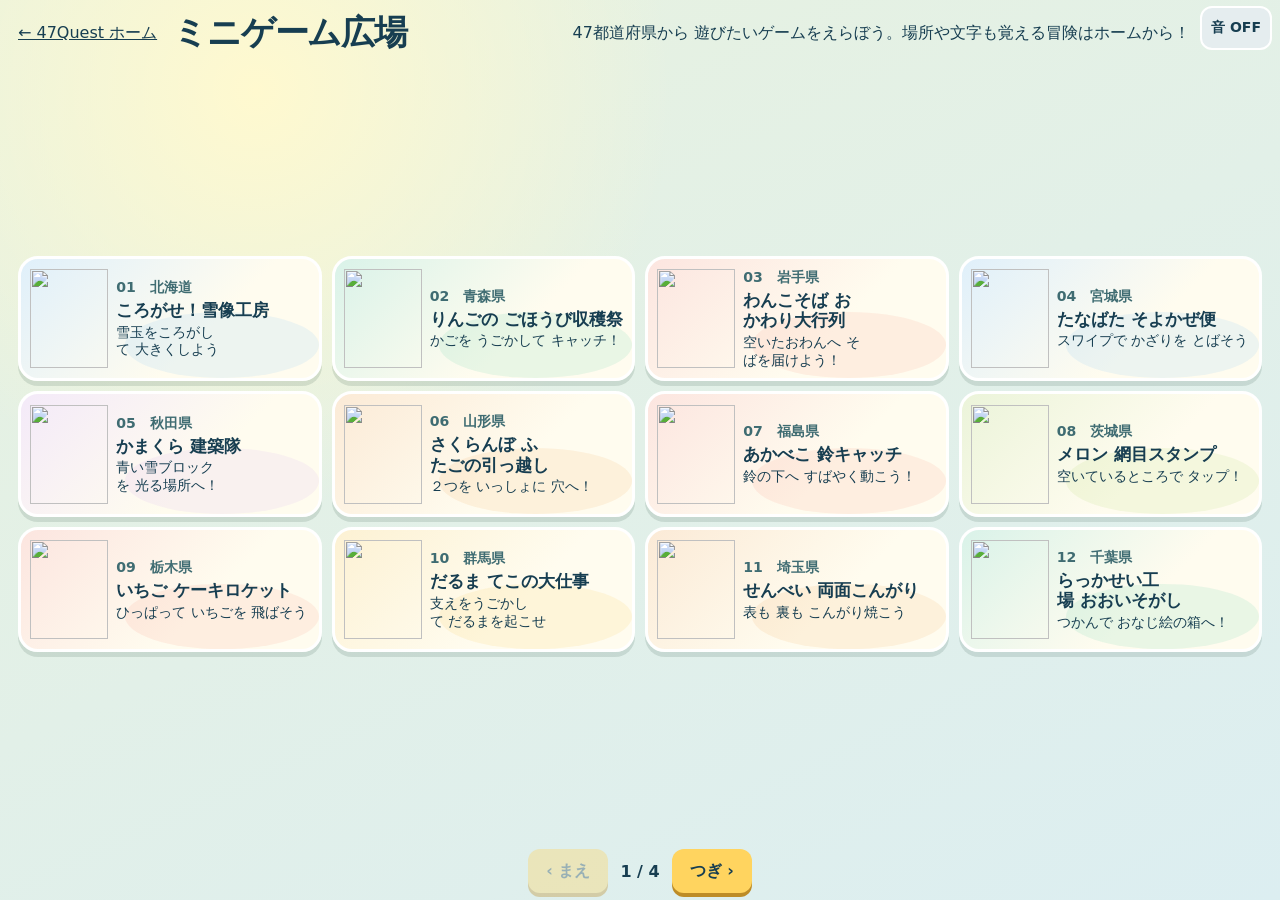
==== commit 95a56f28: "Polish all minigames and replace character system" ====
--- a/games.html
+++ b/games.html
@@ -5,10 +5,13 @@
   <title>47Quest ミニゲーム広場</title>
   <link rel="stylesheet" href="./src/featured-games.css">
   <link rel="stylesheet" href="./src/game-gallery.css">
+  <link rel="stylesheet" href="./src/character-actors.css">
   <script src="./src/prefectures.js" defer></script>
   <script src="./src/character-personalities.js" defer></script>
   <script src="./src/motion-settings.js" defer></script>
+  <script src="./src/game-illustrations.js" defer></script>
   <script src="./src/regional-games.js" defer></script>
+  <script src="./src/gesture-guide.js" defer></script>
   <script src="./src/featured-games.js" defer></script>
   <script src="./src/game-audio.js" defer></script>
   <script src="./src/character-art.js" defer></script>
@@ -23,7 +26,7 @@
   <section id="player" hidden>
     <nav><button id="back">← 一覧へ</button><h2 id="game-title"></h2><div class="gallery-audio"><label>BGM <input id="bgm-volume" type="range" min="0" max="100" value="29" aria-label="BGM音量"></label><label>SE・Voice <input id="se-volume" type="range" min="0" max="100" value="42" aria-label="効果音とキャラクターVoiceの音量"></label></div><span id="hud"></span></nav>
     <div id="field"></div>
-    <div id="result" hidden><h2>できた！</h2><img id="friend" alt="喜んでいる仲間。タップすると声が聞けます"><p id="record"></p><button id="again">もう一回！</button><button id="return">一覧へ</button></div>
+    <div id="result" hidden><h2>できた！</h2><button id="friend" aria-label="喜んでいる仲間。タップすると声が聞けます"></button><p id="record"></p><button id="again">もう一回！</button><button id="return">一覧へ</button></div>
   </section>
 </body>
 </html>
--- a/src/featured-games.css
+++ b/src/featured-games.css
@@ -1,4 +1,12 @@
 /* Original, code-drawn play spaces. HUD stays outside the pointer play area. */
+.fg-parcel svg{width:80%;height:80%;pointer-events:none;filter:drop-shadow(0 2px 1px #173e5130)}.fg-bin b svg{width:44px;height:44px;vertical-align:middle;}
+.fg-buddy{position:absolute;z-index:5;bottom:2px;left:2px;width:44px;height:44px;padding:4px;border:0;background:transparent;cursor:pointer;}.fg-buddy img{width:100%;height:100%;object-fit:contain;}
+.fg-difficulty{display:flex;align-items:center;justify-content:center;gap:8px;font-size:14px;flex:none;}
+.fg-difficulty select{min-height:44px;padding:5px 12px;border:2px solid #95b3bd;border-radius:10px;background:#fffdf5;color:#173e51;font:inherit;}
+.fg-intro .fg-practice{min-height:44px;padding:6px 16px;background:#e3eff1;box-shadow:none;font-size:15px;}
+.fg-practice-badge{position:absolute;z-index:6;top:4px;left:50%;transform:translateX(-50%);padding:5px 12px;border-radius:10px;background:#fff4bd;color:#173e51;white-space:nowrap;font-size:clamp(12px,2vw,18px);pointer-events:none;}
+.fg-practice-badge[hidden]{display:none;}
+@media(max-height:500px){.fg-intro .fg-mystery-stage,.fg-intro .fg-demo{display:none}.fg-intro{gap:4px!important}.fg-intro>button{min-height:44px!important;padding:6px 16px!important}.fg-intro>strong{font-size:18px!important}}
 .fg-mystery-stage{position:relative;display:grid;place-items:center;width:clamp(85px,15vmin,160px);height:clamp(85px,15vmin,160px);flex-shrink:0;border-radius:50%;background:radial-gradient(circle,#ffedab,#e3f2e9 65%,transparent 67%)}
 .fg-mystery-stage img{width:90%;height:90%;object-fit:contain;filter:brightness(0);opacity:.8;animation:mystery-breathe 1.6s ease-in-out infinite alternate}
 .fg-mystery-stage i{position:absolute;bottom:0;right:0;display:grid;place-items:center;width:32px;height:32px;border-radius:50%;background:#ffda61;color:#173e51;font-size:24px;font-style:normal;font-weight:900;box-shadow:0 3px #c49b3c}
--- a/src/game-gallery.css
+++ b/src/game-gallery.css
@@ -1,5 +1,10 @@
-*{box-sizing:border-box}html,body{width:100%;height:100dvh;overflow:hidden}body{margin:0;display:grid;grid-template-rows:auto minmax(0,1fr) auto;background:#e8f2df;color:#173e51;font-family:system-ui,sans-serif}body>header{width:min(1200px,100%);margin:auto;display:flex;align-items:center;gap:16px;padding:10px 18px}header a{color:inherit;white-space:nowrap}header h1{font-size:clamp(22px,3vw,34px);margin:0}header p{margin:0 0 0 auto;font-size:clamp(12px,1.3vw,16px)}#gallery{width:min(1200px,100%);min-height:0;margin:auto;display:grid;grid-template-columns:repeat(4,minmax(0,1fr));grid-template-rows:repeat(3,minmax(0,1fr));gap:10px;padding:4px 18px}button{font:inherit;color:inherit;cursor:pointer}#gallery button{min-height:0;overflow:hidden;background:#fffcef;border:3px solid #fff;border-radius:18px;padding:clamp(8px,1.2dvh,15px);text-align:left;box-shadow:0 5px #23483922}#gallery button b{display:block;font-size:clamp(16px,1.5vw,22px);margin:4px 0}#gallery button span{display:block;font-size:clamp(12px,1.2vw,16px)}#gallery button:hover{transform:translateY(-3px)}#gallery-pages{display:flex;justify-content:center;align-items:center;gap:12px;padding:7px}#gallery-pages button{min-height:36px;padding:5px 14px;border:0;border-radius:12px;background:#ffd45f;font-weight:900}#gallery-pages button:disabled{opacity:.35}#player{position:fixed;inset:0;background:#f8f5de;display:grid;grid-template-rows:auto minmax(0,1fr);padding:12px;gap:10px}#player[hidden],#result[hidden]{display:none}nav{display:flex;align-items:center;gap:16px}nav h2{flex:1;font-size:clamp(18px,3vw,28px);margin:4px}nav button,#result button{background:#ffd45f;border:0;border-radius:16px;padding:14px 20px;font-weight:900}#field{position:relative;min-height:0;border:4px solid white;border-radius:26px;overflow:hidden}#result{position:absolute;inset:clamp(10px,12%,100px);overflow:hidden;display:flex;flex-direction:column;align-items:center;justify-content:center;gap:clamp(5px,1dvh,12px);background:#fffbed;border:5px solid white;border-radius:28px;box-shadow:0 20px 100px #173e5177;font-size:clamp(15px,2vw,24px)}#hud{min-width:60px;font-variant-numeric:tabular-nums}#player .fg-world{inset:15% 2% 16%}@media(max-width:1000px){#gallery{grid-template-columns:repeat(3,minmax(0,1fr))}body>header p{display:none}}@media(max-width:600px){#gallery{grid-template-columns:repeat(2,minmax(0,1fr));grid-template-rows:repeat(3,minmax(0,1fr));padding:3px 6px;gap:5px}#gallery button{padding:6px;border-radius:12px}#gallery button b{font-size:14px}#gallery button span{font-size:11px}body>header{padding:6px 8px}#result{inset:8px}nav{gap:7px}nav button{padding:10px}#player{padding:5px}}
-nav label{display:flex;align-items:center;gap:4px;font-size:12px;white-space:nowrap}nav input{width:70px}.gallery-audio{display:flex;align-items:center;gap:7px}#friend{width:120px;height:120px;object-fit:contain;filter:brightness(0);animation:friend-joy .6s ease-in-out infinite alternate;cursor:pointer;touch-action:manipulation}@keyframes friend-joy{to{transform:translateY(-8px) rotate(5deg)}}@media(prefers-reduced-motion:reduce){#friend{animation:none}}@media(max-width:600px){nav{gap:5px}.gallery-audio{position:absolute;right:8px;top:46px;z-index:4;padding:3px 5px;border-radius:8px;background:#fffbeddd}.gallery-audio label{font-size:10px}.gallery-audio input{width:54px}#friend{width:90px;height:90px}}
+*{box-sizing:border-box}html,body{width:100%;height:100dvh;overflow:hidden}body{margin:0;display:grid;grid-template-rows:auto minmax(0,1fr) auto;background:radial-gradient(circle at 20% 10%,#fff9cf 0,transparent 32%),linear-gradient(155deg,#e8f2df,#dceef1);color:#173e51;font-family:system-ui,sans-serif}body>header{width:min(1280px,100%);margin:auto;display:flex;align-items:center;gap:16px;padding:10px 18px}header a{color:inherit;white-space:nowrap}header h1{font-size:clamp(22px,3vw,34px);margin:0;letter-spacing:-.035em}header p{margin:0 0 0 auto;font-size:clamp(12px,1.3vw,16px)}#gallery{width:min(1280px,100%);min-height:0;margin:auto;display:grid;grid-template-columns:repeat(4,minmax(0,1fr));grid-template-rows:repeat(3,minmax(0,1fr));gap:10px;padding:4px 18px}button{font:inherit;color:inherit;cursor:pointer}#gallery button{position:relative;display:grid;grid-template-columns:minmax(0,28%) minmax(0,1fr);align-items:center;gap:8px;min-width:0;min-height:0;overflow:hidden;background:linear-gradient(135deg,color-mix(in srgb,var(--card-color),white 72%),#fffcef 62%);border:3px solid #fff;border-radius:20px;padding:clamp(7px,1dvh,12px);text-align:left;box-shadow:0 5px #23483922;transition:transform .18s cubic-bezier(.16,1,.3,1),box-shadow .18s}#gallery button::after{content:'';position:absolute;inset:auto -12% -55% 35%;height:75%;border-radius:50%;background:var(--card-color);opacity:.16;pointer-events:none}#gallery button b{display:block;font-size:clamp(15px,1.35vw,20px);line-height:1.2;margin:3px 0;text-wrap:balance}#gallery button span{display:block;font-size:clamp(11px,1.1vw,15px)}#gallery button:hover{transform:translateY(-3px) scale(1.012);box-shadow:0 9px #23483922}.gallery-character{position:relative;z-index:1;display:block;width:100%;height:clamp(60px,11dvh,100px);min-width:0;min-height:0;max-width:100%;overflow:hidden}.gallery-character .quest-actor{width:100%;height:100%;filter:none}.gallery-copy{position:relative;z-index:1;min-width:0;max-width:100%;overflow:hidden}.gallery-prefecture{font-weight:800;color:#3f6c72}.gallery-command{line-height:1.25;text-wrap:balance}#gallery-pages{display:flex;justify-content:center;align-items:center;gap:12px;padding:7px}#gallery-pages button{min-height:44px;padding:5px 18px;border:0;border-radius:12px;background:#ffd45f;font-weight:900;box-shadow:0 4px #bd8c27}#gallery-pages button:active{translate:0 3px;box-shadow:0 1px #bd8c27}#gallery-pages button:disabled{opacity:.35}#player{position:fixed;inset:0;background:#f8f5de;display:grid;grid-template-rows:auto minmax(0,1fr);padding:12px;gap:10px}#player[hidden],#result[hidden]{display:none}nav{display:flex;align-items:center;gap:16px}nav h2{flex:1;font-size:clamp(18px,3vw,28px);margin:4px}nav button,#result>button:not(#friend){background:#ffd45f;border:0;border-radius:16px;padding:14px 20px;font-weight:900}#field{position:relative;min-height:0;border:4px solid white;border-radius:26px;overflow:hidden}#result{position:absolute;inset:clamp(10px,12%,100px);overflow:hidden;display:flex;flex-direction:column;align-items:center;justify-content:center;gap:clamp(5px,1dvh,12px);background:#fffbed;border:5px solid white;border-radius:28px;box-shadow:0 20px 100px #173e5177;font-size:clamp(15px,2vw,24px)}#hud{min-width:60px;font-variant-numeric:tabular-nums}#player .fg-world{inset:15% 2% 16%}@media(max-width:1000px){#gallery{grid-template-columns:repeat(3,minmax(0,1fr))}body>header p{display:none}}@media(max-width:600px){#gallery{grid-template-columns:repeat(2,minmax(0,1fr));grid-template-rows:repeat(3,minmax(0,1fr));padding:3px 6px;gap:5px}#gallery button{grid-template-columns:42px minmax(0,1fr);padding:5px;border-radius:12px}#gallery button b{font-size:13px}#gallery button span{font-size:10px}.gallery-character{height:62px;max-height:62px}body>header{padding:6px 8px}#result{inset:8px}nav{gap:7px}nav button{padding:10px}#player{padding:5px}}
+nav label{display:flex;align-items:center;gap:4px;font-size:12px;white-space:nowrap}nav input{width:70px}.gallery-audio{display:flex;align-items:center;gap:7px}#friend{width:150px;height:150px;padding:0;border:0;background:transparent;animation:friend-joy .6s ease-in-out infinite alternate;cursor:pointer;touch-action:manipulation}@keyframes friend-joy{to{transform:translateY(-8px)}}@media(prefers-reduced-motion:reduce){#friend{animation:none}}@media(max-width:600px){nav{gap:5px}.gallery-audio{position:absolute;right:8px;top:46px;z-index:4;padding:3px 5px;border-radius:8px;background:#fffbeddd}.gallery-audio label{font-size:10px}.gallery-audio input{width:54px}#friend{width:120px;height:120px}}
 #sound-toggle{position:fixed;right:8px;top:6px;z-index:20;min-width:72px;min-height:44px;border:2px solid #fff;border-radius:12px;background:#e5edef;color:#173e51;font-size:14px;font-weight:800;white-space:nowrap}
 #sound-toggle[aria-pressed="true"]{background:#ffe17d}
 html body>header{padding-right:90px}#player nav{padding-right:82px}
+/* Static thumbnails avoid SVG text metrics leaking into button overflow. */
+.gallery-character img{width:100%;height:100%;object-fit:contain;display:block}
+#gallery button::after{inset:auto 0 0 35%;height:55%}
+#player{z-index:30}
+#sound-toggle{z-index:40}
--- a/src/character-actors.css
+++ b/src/character-actors.css
@@ -0,0 +1,16 @@
+.quest-actor{display:grid;place-items:center;width:100%;height:100%;min-width:0;min-height:0;overflow:hidden;isolation:isolate;filter:drop-shadow(0 .35rem .2rem rgba(18,59,83,.18));transform-origin:50% 86%}
+.quest-actor-svg{display:block;width:100%;height:100%;min-width:0;min-height:0;max-width:100%;max-height:100%;overflow:hidden}.actor-mouth-sad,.actor-mouth-joy,.actor-lid{opacity:0}
+.actor-body{transform-origin:110px 188px;animation:actor-breathe 2.8s ease-in-out infinite}.actor-shadow{transform-origin:center;animation:actor-shadow-breathe 2.8s ease-in-out infinite}.actor-eye{transform-box:fill-box;transform-origin:center;animation:actor-blink 4.7s ease-in-out infinite}.actor-eye-right{animation-delay:.035s}.actor-pupil{transform-box:fill-box;transform-origin:center;animation:actor-look 5.6s ease-in-out infinite}
+.actor-arm,.actor-tail,.actor-ornament{transform-box:fill-box;transform-origin:center bottom}.actor-ornament{animation:actor-ornament 3.2s ease-in-out infinite}.actor-tail{animation:actor-tail 2.4s ease-in-out infinite}.actor-arm-right{animation:actor-wave 3.8s ease-in-out infinite}.actor-arm-left{animation:actor-left 2.8s ease-in-out infinite}.actor-sparkles{animation:actor-sparkle 2.1s ease-in-out infinite;transform-origin:center}
+.quest-actor[data-actor-motion="spring"] .actor-body{animation:actor-body-spring 2.25s cubic-bezier(.16,1,.3,1) infinite}.quest-actor[data-actor-motion="spring"] .actor-ornament{animation-duration:2.25s}
+.quest-actor[data-actor-motion="drift"] .actor-body{animation:actor-body-drift 3.6s ease-in-out infinite}.quest-actor[data-actor-motion="drift"] .actor-tail{animation-duration:1.8s}
+.quest-actor[data-actor-motion="weight"] .actor-body{animation:actor-body-weight 3.8s ease-in-out infinite}.quest-actor[data-actor-motion="weight"] .actor-arm-right{animation-duration:4.8s}
+.quest-actor[data-actor-motion="soft"] .actor-body{animation:actor-body-soft 2.6s ease-in-out infinite}.quest-actor[data-actor-motion="soft"] .actor-ornament{animation:actor-ornament-soft 2.6s ease-in-out infinite}
+.quest-actor[data-expression="joy"] .actor-mouth-neutral,.quest-actor[data-expression="sad"] .actor-mouth-neutral{opacity:0}.quest-actor[data-expression="joy"] .actor-mouth-joy{opacity:1}.quest-actor[data-expression="sad"] .actor-mouth-sad,.quest-actor[data-expression="sad"] .actor-lid{opacity:1}.quest-actor.is-talking .actor-mouth-neutral,.quest-actor.is-talking .actor-mouth-joy{transform-box:fill-box;transform-origin:center;animation:actor-talk .18s ease-in-out infinite alternate}.quest-actor.is-reacting .actor-arm-right{animation:actor-cheer-right .48s cubic-bezier(.16,1,.3,1) 2}.quest-actor.is-reacting .actor-arm-left{animation:actor-cheer-left .48s cubic-bezier(.16,1,.3,1) 2}.quest-actor.is-reacting .actor-eye{animation:actor-happy-eyes .7s ease both}.quest-actor.is-reacting .actor-mouth-neutral{opacity:0}.quest-actor.is-reacting .actor-mouth-joy{opacity:1}
+@keyframes actor-breathe{0%,100%{transform:scale(1)}50%{transform:scale(1.015,.985)}}@keyframes actor-shadow-breathe{0%,100%{transform:scaleX(1);opacity:.18}50%{transform:scaleX(.92);opacity:.13}}@keyframes actor-blink{0%,43%,47%,100%{transform:scaleY(1)}44%,46%{transform:scaleY(.08)}}@keyframes actor-look{0%,22%,100%{transform:translateX(0)}36%,52%{transform:translateX(-5px)}66%,82%{transform:translateX(3px)}}@keyframes actor-wave{0%,70%,100%{transform:rotate(0)}78%{transform:rotate(-24deg)}85%{transform:rotate(13deg)}92%{transform:rotate(-13deg)}}@keyframes actor-left{0%,100%{transform:rotate(0)}50%{transform:rotate(5deg)}}@keyframes actor-tail{0%,100%{transform:rotate(-2deg)}50%{transform:rotate(9deg)}}@keyframes actor-ornament{0%,100%{transform:rotate(-1.5deg)}50%{transform:rotate(2deg)}}@keyframes actor-sparkle{0%,100%{opacity:.4;transform:scale(.82)}50%{opacity:1;transform:scale(1.08)}}@keyframes actor-talk{to{transform:scaleY(.55) translateY(2px)}}@keyframes actor-cheer-right{0%,100%{transform:rotate(0)}50%{transform:rotate(-38deg)}}@keyframes actor-cheer-left{0%,100%{transform:rotate(0)}50%{transform:rotate(38deg)}}@keyframes actor-happy-eyes{35%,75%{transform:scaleY(.18)}100%{transform:scaleY(1)}}
+@keyframes actor-body-spring{0%,100%{transform:translateY(0) scale(1)}46%{transform:translateY(0) scale(1.025,.975)}54%{transform:translateY(-5px) scale(.985,1.02)}}
+@keyframes actor-body-drift{0%,100%{transform:translate(-2px,1px) rotate(-1deg)}50%{transform:translate(3px,-3px) rotate(1deg)}}
+@keyframes actor-body-weight{0%,100%{transform:translateY(1px) scale(1.018,.982)}45%{transform:translateY(-1px) scale(.995,1.005)}55%{transform:translateY(-1px) scale(.995,1.005)}}
+@keyframes actor-body-soft{0%,100%{transform:scale(1)}35%{transform:scale(1.025,.97)}65%{transform:scale(.985,1.018)}}
+@keyframes actor-ornament-soft{0%,100%{transform:rotate(-3deg) scaleY(.97)}50%{transform:rotate(3deg) scaleY(1.04)}}
+@media(prefers-reduced-motion:reduce){.quest-actor *{animation:none!important}.quest-actor.is-reacting{transform:scale(1.025);transition:transform .15s ease}}
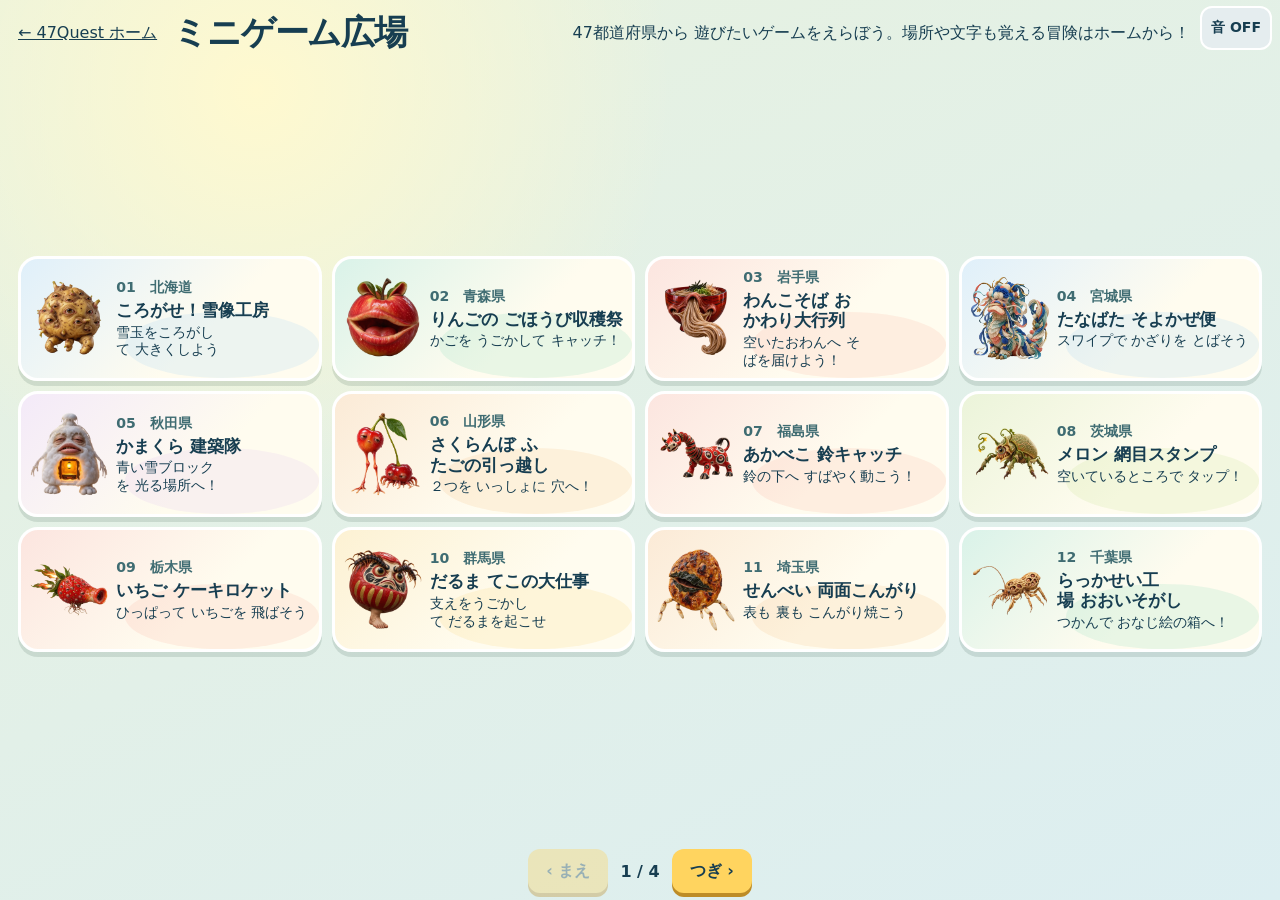
==== commit 19c1b0cd: "Restore the uncanny character cast and bundled assets" ====
--- a/games.html
+++ b/games.html
@@ -5,7 +5,6 @@
   <title>47Quest ミニゲーム広場</title>
   <link rel="stylesheet" href="./src/featured-games.css">
   <link rel="stylesheet" href="./src/game-gallery.css">
-  <link rel="stylesheet" href="./src/character-actors.css">
   <script src="./src/prefectures.js" defer></script>
   <script src="./src/character-personalities.js" defer></script>
   <script src="./src/motion-settings.js" defer></script>
--- a/src/game-gallery.css
+++ b/src/game-gallery.css
@@ -8,3 +8,4 @@
 #gallery button::after{inset:auto 0 0 35%;height:55%}
 #player{z-index:30}
 #sound-toggle{z-index:40}
+#friend img{display:block;width:100%;height:100%;object-fit:contain}
